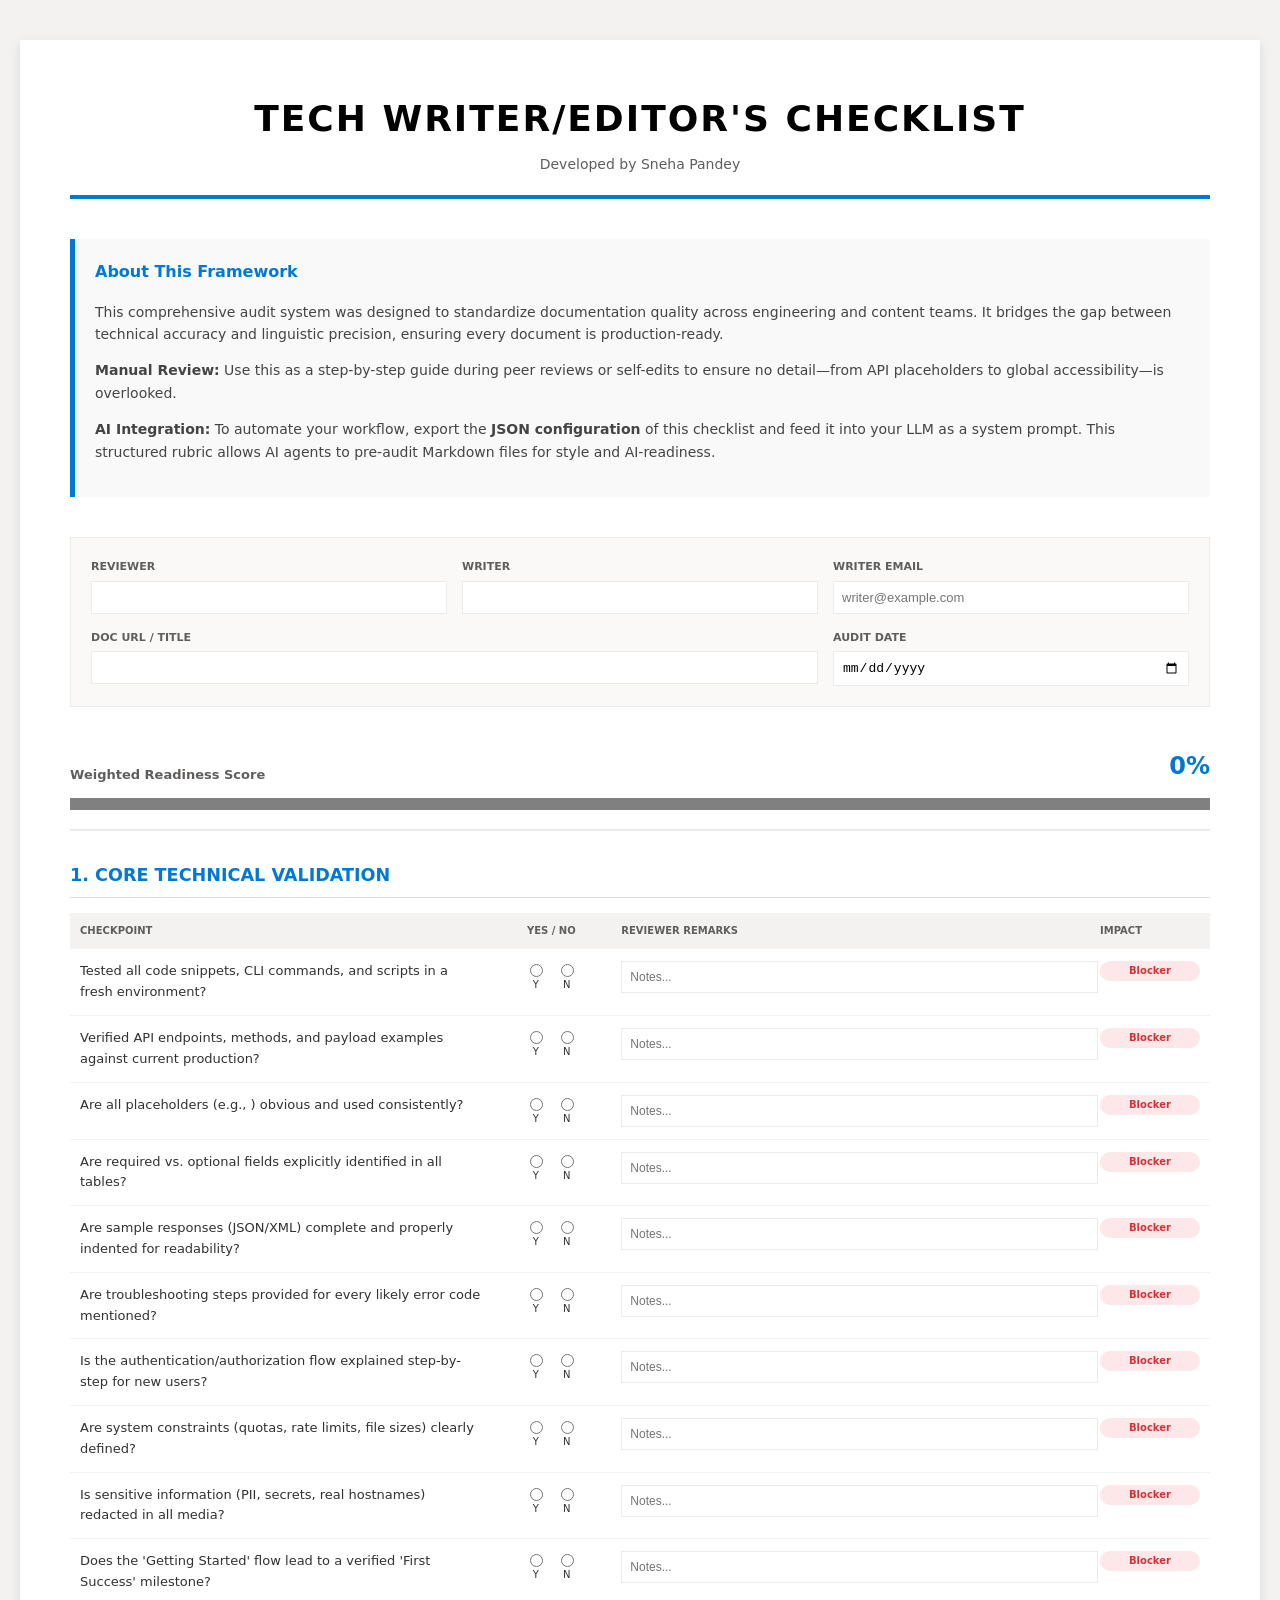
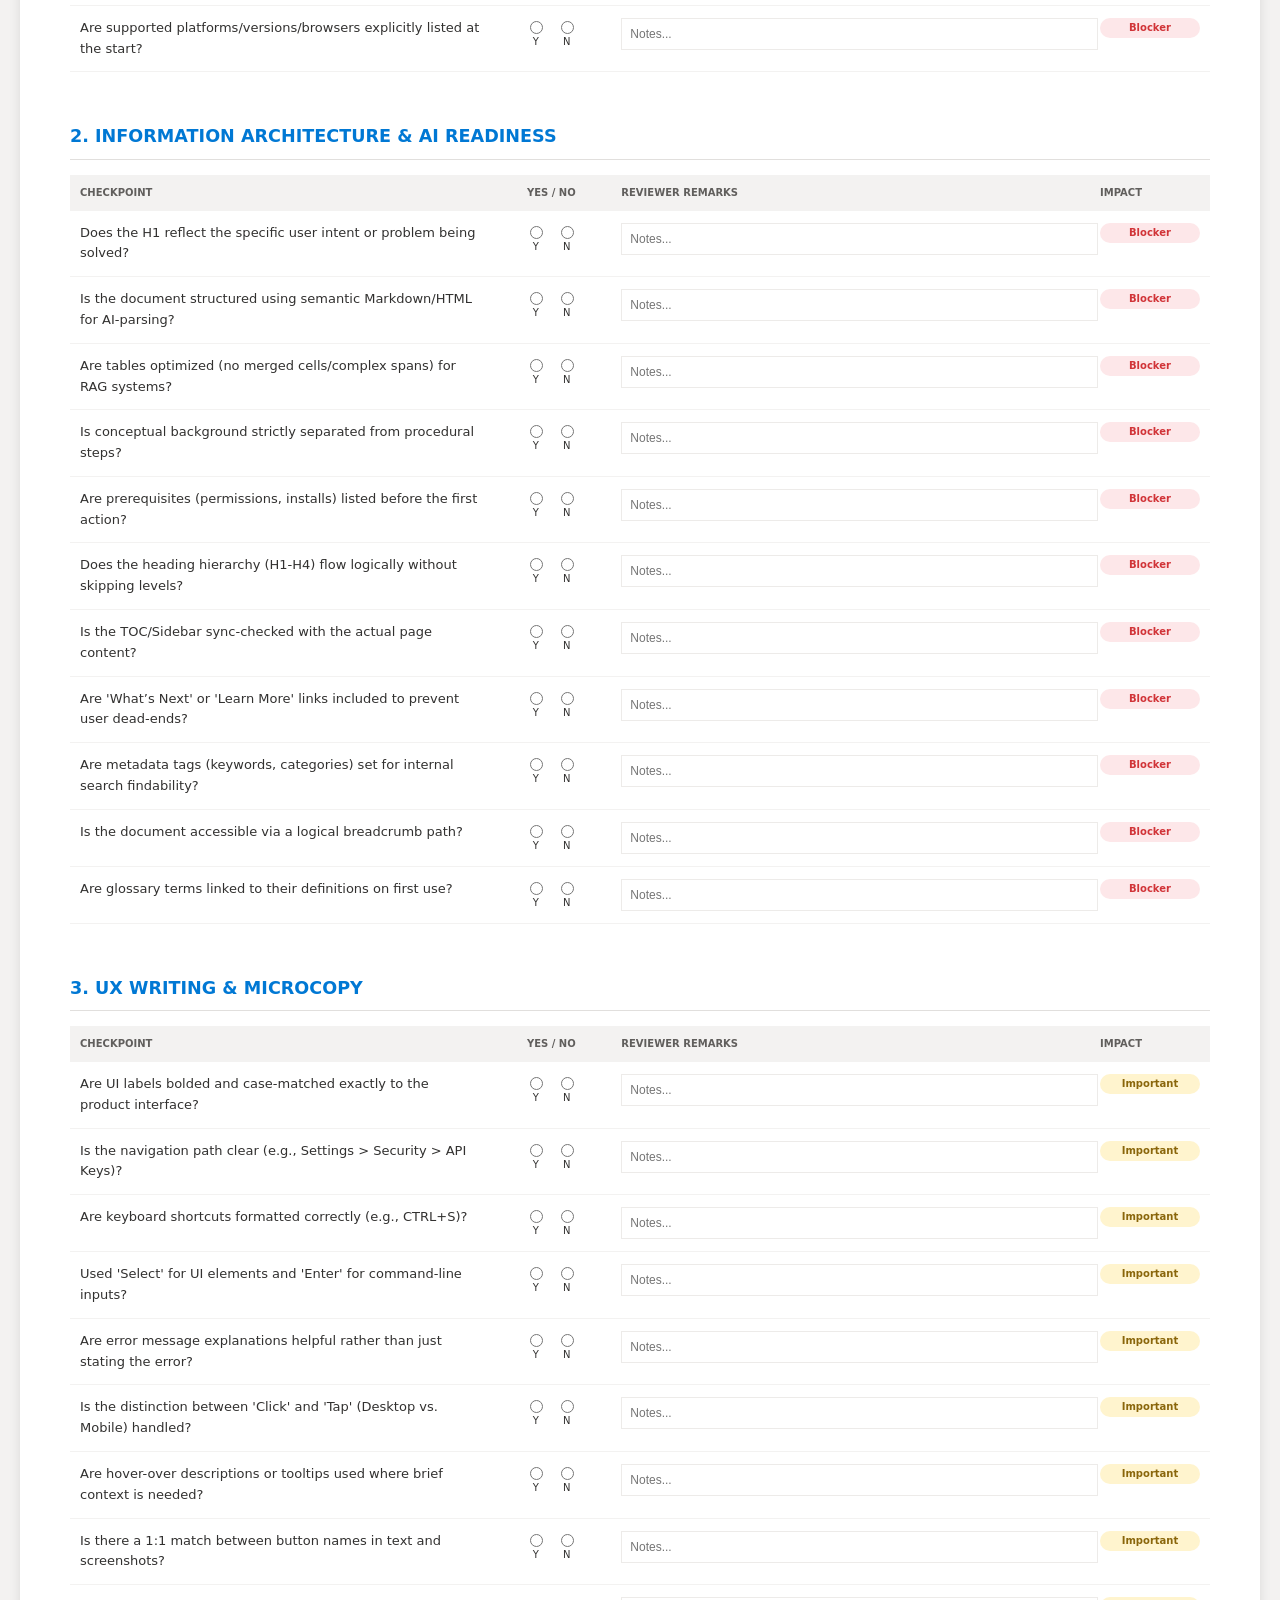
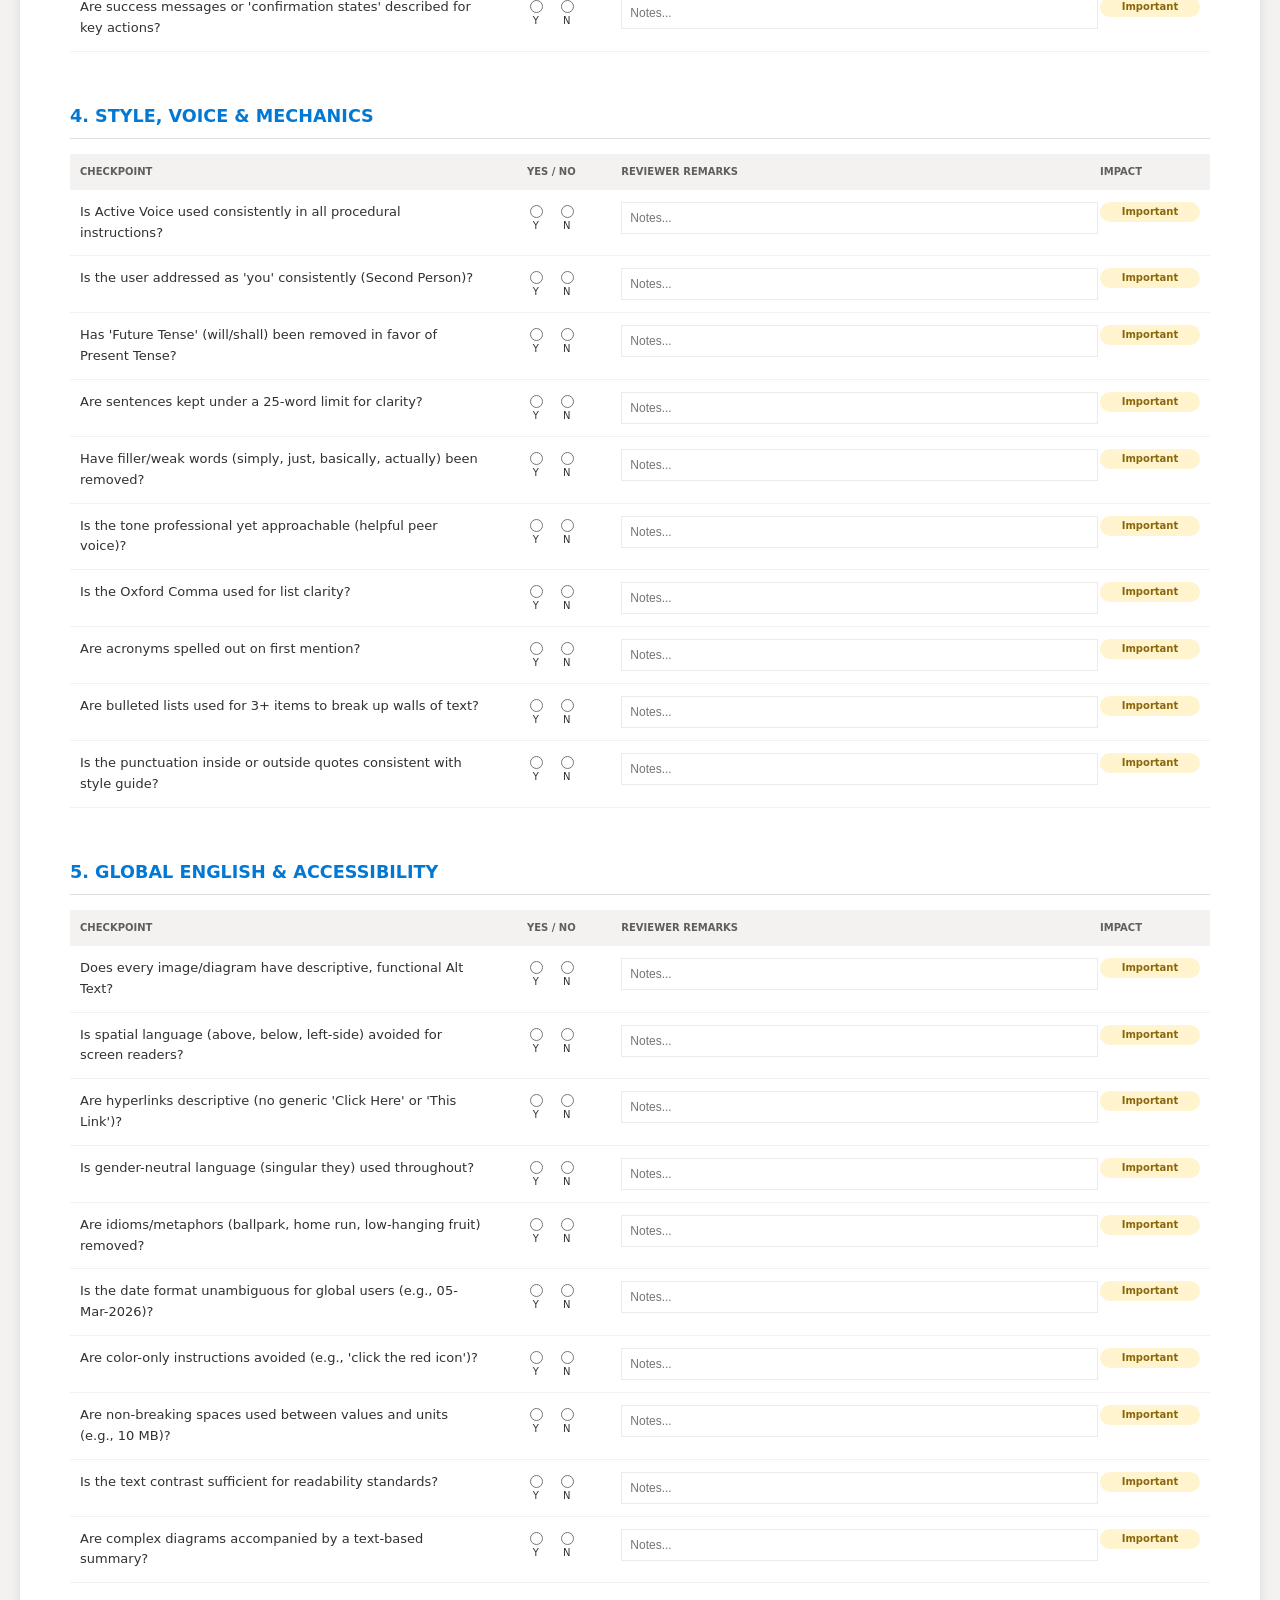
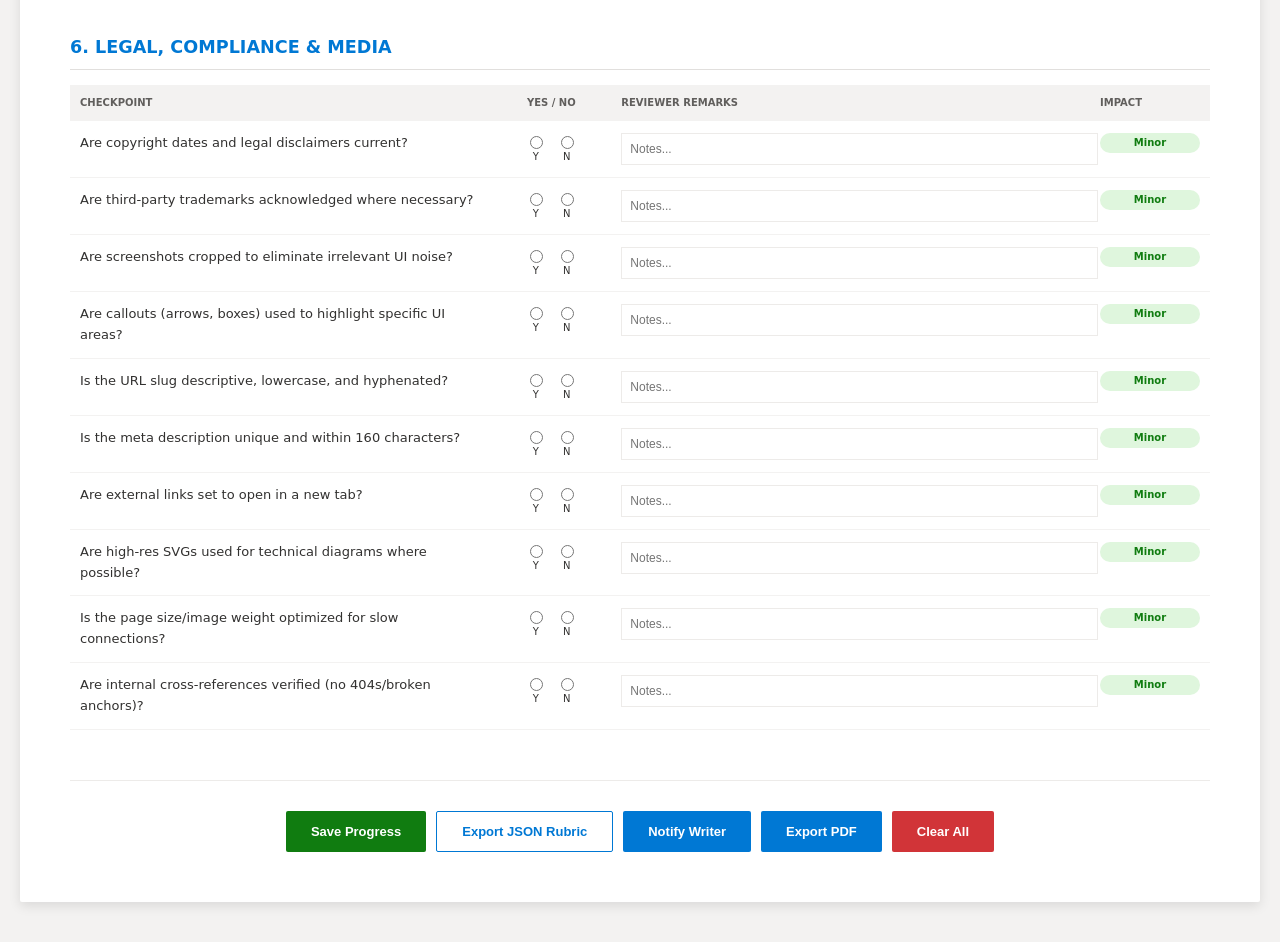
==== writer-checklist/index.html @ b5778509 "name update" ====
<!DOCTYPE html>
<html lang="en">
<head>
    <meta charset="UTF-8">
    <meta name="viewport" content="width=device-width, initial-scale=1.0">
    <title>Tech Writer/Editor's Checklist - Sneha Pandey</title>
    <style>
        :root {
            --primary: #0078d4; --bg: #f3f2f1; --text: #323130;
            --secondary: #605e5c; --white: #ffffff; --border: #edebe9;
            --success: #107c10; --warning: #ffb900; --error: #d13438;
        }
        body { font-family: 'Segoe UI', system-ui, sans-serif; background: var(--bg); color: var(--text); margin: 0; padding: 20px; font-size: 13px; line-height: 1.6; }
        .container { max-width: 1300px; margin: 20px auto; background: var(--white); padding: 50px; border-radius: 2px; box-shadow: 0 4px 12px rgba(0,0,0,0.1); }
        
        /* Branded Header */
        .brand-header { text-align: center; margin-bottom: 40px; border-bottom: 4px solid var(--primary); padding-bottom: 20px; }
        .brand-header h1 { font-size: 36px; margin: 0; color: #000; font-weight: 800; text-transform: uppercase; letter-spacing: 2px; }
        .brand-header .author { font-size: 14px; color: var(--secondary); margin-top: 5px; font-weight: 400; }

        /* Intro Section */
        .intro-box { background: #f9f9f9; border-left: 5px solid var(--primary); padding: 20px; margin-bottom: 40px; font-size: 14px; color: #444; }
        .intro-box h3 { margin-top: 0; color: var(--primary); font-size: 16px; }

        .meta-section { display: grid; grid-template-columns: repeat(3, 1fr); gap: 15px; margin-bottom: 25px; padding: 20px; background: #faf9f8; border: 1px solid var(--border); }
        .field { display: flex; flex-direction: column; }
        .field label { font-weight: 600; font-size: 11px; margin-bottom: 5px; color: var(--secondary); text-transform: uppercase; }
        .field input { padding: 8px; border: 1px solid var(--border); font-size: 13px; }
        
        .sticky-header { position: sticky; top: 0; background: var(--white); padding: 15px 0; border-bottom: 2px solid var(--border); z-index: 1000; margin-bottom: 30px; }
        .score-container { display: flex; justify-content: space-between; align-items: flex-end; margin-bottom: 8px; }
        .score-large { font-size: 24px; font-weight: 800; color: var(--primary); }
        progress { width: 100%; height: 12px; accent-color: var(--primary); border-radius: 10px; }
        
        section { margin-bottom: 50px; }
        h2 { font-size: 1.1rem; color: var(--primary); border-bottom: 1px solid #e1dfdd; padding-bottom: 8px; margin-bottom: 15px; text-transform: uppercase; }
        .row-head { display: grid; grid-template-columns: 3.5fr 100px 4fr 100px; gap: 20px; padding: 10px; background: #f3f2f1; font-weight: 700; color: var(--secondary); font-size: 10px; text-transform: uppercase; }
        .review-row { display: grid; grid-template-columns: 3.5fr 100px 4fr 100px; gap: 20px; padding: 12px 10px; border-bottom: 1px solid #f3f2f1; align-items: start; }
        .weight-tag { font-size: 10px; padding: 2px 6px; border-radius: 10px; text-align: center; font-weight: bold; }
        .w-3 { background: #fde7e9; color: var(--error); }
        .w-2 { background: #fff4ce; color: #8a660b; }
        .w-1 { background: #dff6dd; color: var(--success); }
        .q-remarks input { width: 100%; padding: 8px; border: 1px solid var(--border); font-size: 12px; }
        
        .footer-actions { margin-top: 50px; display: flex; gap: 10px; border-top: 1px solid var(--border); padding-top: 30px; flex-wrap: wrap; justify-content: center; }
        .btn { padding: 12px 25px; border: none; font-weight: 600; cursor: pointer; border-radius: 2px; transition: 0.2s; font-size: 13px; }
        .btn-primary { background: var(--primary); color: white; }
        .btn-success { background: var(--success); color: white; }
        .btn-outline { background: white; border: 1px solid var(--primary); color: var(--primary); }
        .btn-danger { background: #d13438; color: white; }
        #save-status { color: var(--success); opacity:0; transition: 0.3s; margin-right: 15px; font-weight: bold; }
        @media print { .sticky-header, .footer-actions, .btn-danger, .btn-success, .btn-outline, .intro-box { display: none; } .container { box-shadow: none; margin: 0; padding: 0; } }
    </style>
</head>
<body>

<div class="container">
    <div class="brand-header">
        <h1>Tech Writer/Editor's Checklist</h1>
        <div class="author">Developed by Sneha Pandey</div>
    </div>

    <div class="intro-box">
        <h3>About This Framework</h3>
        <p>This comprehensive audit system was designed to standardize documentation quality across engineering and content teams. It bridges the gap between technical accuracy and linguistic precision, ensuring every document is production-ready.</p>
        <p><strong>Manual Review:</strong> Use this as a step-by-step guide during peer reviews or self-edits to ensure no detail—from API placeholders to global accessibility—is overlooked.</p>
        <p><strong>AI Integration:</strong> To automate your workflow, export the <strong>JSON configuration</strong> of this checklist and feed it into your LLM as a system prompt. This structured rubric allows AI agents to pre-audit Markdown files for style and AI-readiness.</p>
    </div>

    <div class="meta-section">
        <div class="field"><label>Reviewer</label><input type="text" class="meta" id="m1"></div>
        <div class="field"><label>Writer</label><input type="text" class="meta" id="m2"></div>
        <div class="field"><label>Writer Email</label><input type="email" class="meta" id="m3" placeholder="writer@example.com"></div>
        <div class="field" style="grid-column: span 2;"><label>Doc URL / Title</label><input type="text" class="meta" id="m4"></div>
        <div class="field"><label>Audit Date</label><input type="date" class="meta" id="m5"></div>
    </div>

    <div class="sticky-header">
        <div class="score-container">
            <span style="font-weight: 700; color: var(--secondary);">Weighted Readiness Score</span>
            <div style="display: flex; align-items: center;">
                <span id="save-status">Saved!</span>
                <span class="score-large" id="p-text">0%</span>
            </div>
        </div>
        <progress id="p-bar" value="0" max="100"></progress>
    </div>

    <div id="audit-content"></div>

    <div class="footer-actions">
        <button class="btn btn-success" onclick="manualSave()">Save Progress</button>
        <button class="btn btn-outline" onclick="exportJSON()">Export JSON Rubric</button>
        <button class="btn btn-primary" onclick="sendEmail()">Notify Writer</button>
        <button class="btn btn-primary" onclick="window.print()">Export PDF</button>
        <button class="btn btn-danger" onclick="resetForm()">Clear All</button>
    </div>
</div>

<script>
    const sections = [
        { 
            title: "1. Core Technical Validation", 
            weight: 3, 
            items: [
                "Tested all code snippets, CLI commands, and scripts in a fresh environment?",
                "Verified API endpoints, methods, and payload examples against current production?",
                "Are all placeholders (e.g., <YOUR_API_KEY>) obvious and used consistently?",
                "Are required vs. optional fields explicitly identified in all tables?",
                "Are sample responses (JSON/XML) complete and properly indented for readability?",
                "Are troubleshooting steps provided for every likely error code mentioned?",
                "Is the authentication/authorization flow explained step-by-step for new users?",
                "Are system constraints (quotas, rate limits, file sizes) clearly defined?",
                "Is sensitive information (PII, secrets, real hostnames) redacted in all media?",
                "Does the 'Getting Started' flow lead to a verified 'First Success' milestone?",
                "Are supported platforms/versions/browsers explicitly listed at the start?"
            ]
        },
        { 
            title: "2. Information Architecture & AI Readiness", 
            weight: 3, 
            items: [
                "Does the H1 reflect the specific user intent or problem being solved?",
                "Is the document structured using semantic Markdown/HTML for AI-parsing?",
                "Are tables optimized (no merged cells/complex spans) for RAG systems?",
                "Is conceptual background strictly separated from procedural steps?",
                "Are prerequisites (permissions, installs) listed before the first action?",
                "Does the heading hierarchy (H1-H4) flow logically without skipping levels?",
                "Is the TOC/Sidebar sync-checked with the actual page content?",
                "Are 'What’s Next' or 'Learn More' links included to prevent user dead-ends?",
                "Are metadata tags (keywords, categories) set for internal search findability?",
                "Is the document accessible via a logical breadcrumb path?",
                "Are glossary terms linked to their definitions on first use?"
            ]
        },
        {
            title: "3. UX Writing & Microcopy",
            weight: 2,
            items: [
                "Are UI labels bolded and case-matched exactly to the product interface?",
                "Is the navigation path clear (e.g., Settings > Security > API Keys)?",
                "Are keyboard shortcuts formatted correctly (e.g., CTRL+S)?",
                "Used 'Select' for UI elements and 'Enter' for command-line inputs?",
                "Are error message explanations helpful rather than just stating the error?",
                "Is the distinction between 'Click' and 'Tap' (Desktop vs. Mobile) handled?",
                "Are hover-over descriptions or tooltips used where brief context is needed?",
                "Is there a 1:1 match between button names in text and screenshots?",
                "Are success messages or 'confirmation states' described for key actions?"
            ]
        },
        {
            title: "4. Style, Voice & Mechanics",
            weight: 2,
            items: [
                "Is Active Voice used consistently in all procedural instructions?",
                "Is the user addressed as 'you' consistently (Second Person)?",
                "Has 'Future Tense' (will/shall) been removed in favor of Present Tense?",
                "Are sentences kept under a 25-word limit for clarity?",
                "Have filler/weak words (simply, just, basically, actually) been removed?",
                "Is the tone professional yet approachable (helpful peer voice)?",
                "Is the Oxford Comma used for list clarity?",
                "Are acronyms spelled out on first mention?",
                "Are bulleted lists used for 3+ items to break up walls of text?",
                "Is the punctuation inside or outside quotes consistent with style guide?"
            ]
        },
        {
            title: "5. Global English & Accessibility",
            weight: 2,
            items: [
                "Does every image/diagram have descriptive, functional Alt Text?",
                "Is spatial language (above, below, left-side) avoided for screen readers?",
                "Are hyperlinks descriptive (no generic 'Click Here' or 'This Link')?",
                "Is gender-neutral language (singular they) used throughout?",
                "Are idioms/metaphors (ballpark, home run, low-hanging fruit) removed?",
                "Is the date format unambiguous for global users (e.g., 05-Mar-2026)?",
                "Are color-only instructions avoided (e.g., 'click the red icon')?",
                "Are non-breaking spaces used between values and units (e.g., 10 MB)?",
                "Is the text contrast sufficient for readability standards?",
                "Are complex diagrams accompanied by a text-based summary?"
            ]
        },
        {
            title: "6. Legal, Compliance & Media",
            weight: 1,
            items: [
                "Are copyright dates and legal disclaimers current?",
                "Are third-party trademarks acknowledged where necessary?",
                "Are screenshots cropped to eliminate irrelevant UI noise?",
                "Are callouts (arrows, boxes) used to highlight specific UI areas?",
                "Is the URL slug descriptive, lowercase, and hyphenated?",
                "Is the meta description unique and within 160 characters?",
                "Are external links set to open in a new tab?",
                "Are high-res SVGs used for technical diagrams where possible?",
                "Is the page size/image weight optimized for slow connections?",
                "Are internal cross-references verified (no 404s/broken anchors)?"
            ]
        }
    ];

    const auditContent = document.getElementById('audit-content');
    let rowCounter = 0;

    sections.forEach(sec => {
        let sectionHtml = `<section><h2>${sec.title}</h2>`;
        sectionHtml += `<div class="row-head"><div>Checkpoint</div><div style="text-align:center">Yes / No</div><div>Reviewer Remarks</div><div>Impact</div></div>`;
        sec.items.forEach(item => {
            const impact = sec.weight === 3 ? 'Blocker' : sec.weight === 2 ? 'Important' : 'Minor';
            sectionHtml += `
                <div class="review-row">
                    <div class="q-text">${item}</div>
                    <div class="q-actions" style="display:flex; gap:10px; justify-content:center;">
                        <label style="font-size:10px; display:flex; flex-direction:column; align-items:center;">
                            <input type="radio" name="rad-${rowCounter}" class="rb-yes" data-weight="${sec.weight}" id="yes-${rowCounter}"> Y
                        </label>
                        <label style="font-size:10px; display:flex; flex-direction:column; align-items:center;">
                            <input type="radio" name="rad-${rowCounter}" class="rb-no" id="no-${rowCounter}"> N
                        </label>
                    </div>
                    <div class="q-remarks"><input type="text" class="rem" id="rem-${rowCounter}" placeholder="Notes..."></div>
                    <div class="weight-tag w-${sec.weight}">${impact}</div>
                </div>
            `;
            rowCounter++;
        });
        sectionHtml += `</section>`;
        auditContent.innerHTML += sectionHtml;
    });

    function calculateScore() {
        const yesRadios = document.querySelectorAll('.rb-yes');
        const noRadios = document.querySelectorAll('.rb-no');
        let totalWeight = 0, earnedWeight = 0;
        
        yesRadios.forEach((rb, index) => {
            const w = parseInt(rb.getAttribute('data-weight'));
            totalWeight += w;
            if(rb.checked) {
                earnedWeight += w;
                localStorage.setItem(rb.id, "true");
                localStorage.setItem(noRadios[index].id, "false");
            } else if (noRadios[index].checked) {
                localStorage.setItem(rb.id, "false");
                localStorage.setItem(noRadios[index].id, "true");
            }
        });
        
        const score = totalWeight > 0 ? Math.round((earnedWeight / totalWeight) * 100) : 0;
        document.getElementById('p-bar').value = score;
        document.getElementById('p-text').innerText = score + '%';
        document.querySelectorAll('.rem, .meta').forEach(el => localStorage.setItem(el.id, el.value));
    }

    window.onload = () => {
        document.querySelectorAll('.rb-yes, .rb-no').forEach(r => {
            if(localStorage.getItem(r.id) === "true") r.checked = true;
        });
        document.querySelectorAll('.rem, .meta').forEach(r => { r.value = localStorage.getItem(r.id) || ""; });
        calculateScore();
        document.querySelectorAll('input').forEach(el => {
            el.addEventListener('input', calculateScore);
            el.addEventListener('change', calculateScore);
        });
    };

    function manualSave() {
        calculateScore();
        const ss = document.getElementById('save-status');
        ss.style.opacity = "1";
        setTimeout(() => ss.style.opacity = "0", 2000);
    }

    function exportJSON() {
        const data = { author: "Sneha Pandey", rubric: "Tech Writer/Editor's Checklist", results: [] };
        document.querySelectorAll('.review-row').forEach((row, index) => {
            const isYes = row.querySelector('.rb-yes').checked;
            const isNo = row.querySelector('.rb-no').checked;
            let status = "Unmarked";
            if(isYes) status = "Pass";
            if(isNo) status = "Fail";
            
            data.results.push({ 
                q: row.querySelector('.q-text').innerText, 
                status: status,
                remarks: row.querySelector('.rem').value
            });
        });
        const blob = new Blob([JSON.stringify(data, null, 2)], {type: 'application/json'});
        const a = document.createElement('a');
        a.href = URL.createObjectURL(blob); a.download = `Sneha_Pandey_Rubric.json`;
        a.click();
    }

    function sendEmail() {
        const email = document.getElementById('m3').value;
        const score = document.getElementById('p-text').innerText;
        if (!email) { alert("Please enter the Writer Email."); return; }
        const body = encodeURIComponent(`Audit complete via Sneha Pandey's Checklist.\nReadiness Score: ${score}`);
        window.location.href = `mailto:${email}?subject=Review Ready&body=${body}`;
    }

    function resetForm() { if(confirm("Clear audit data?")) { localStorage.clear(); location.reload(); } }
</script>
</body>
</html>
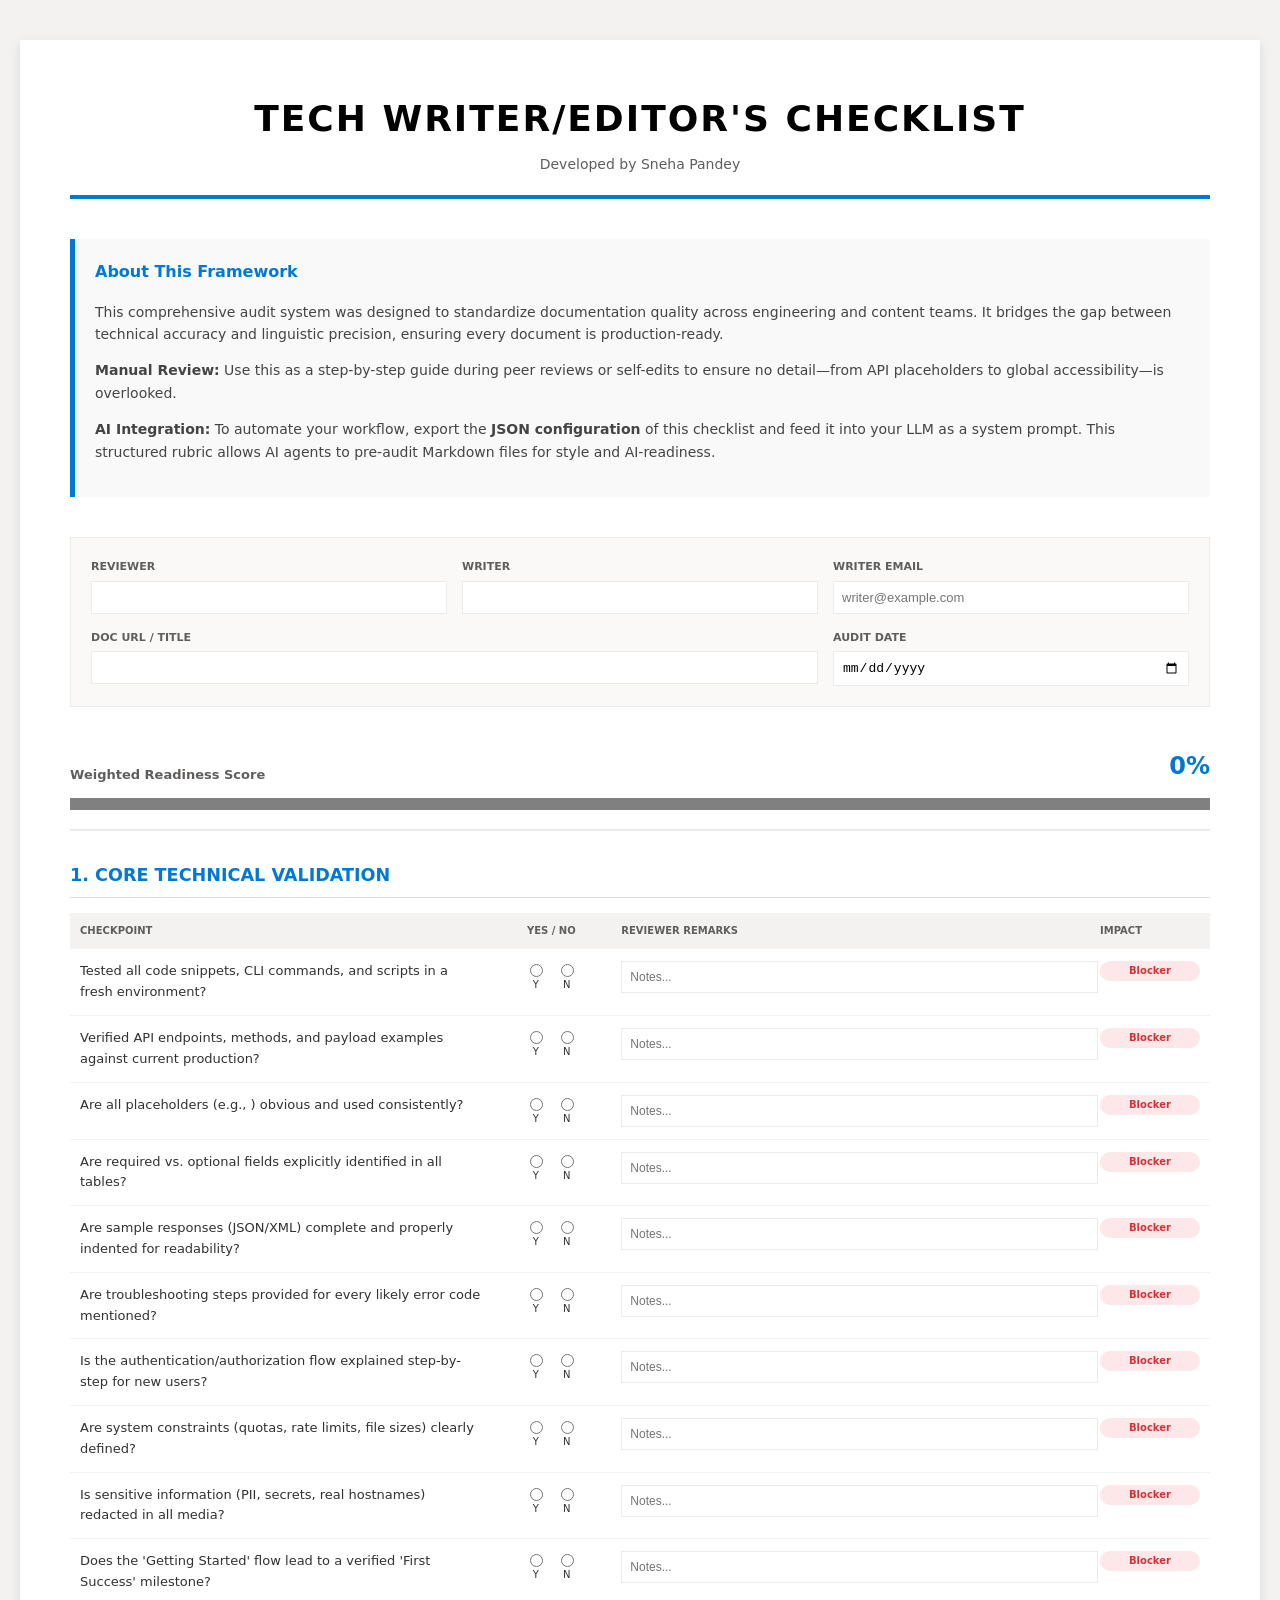
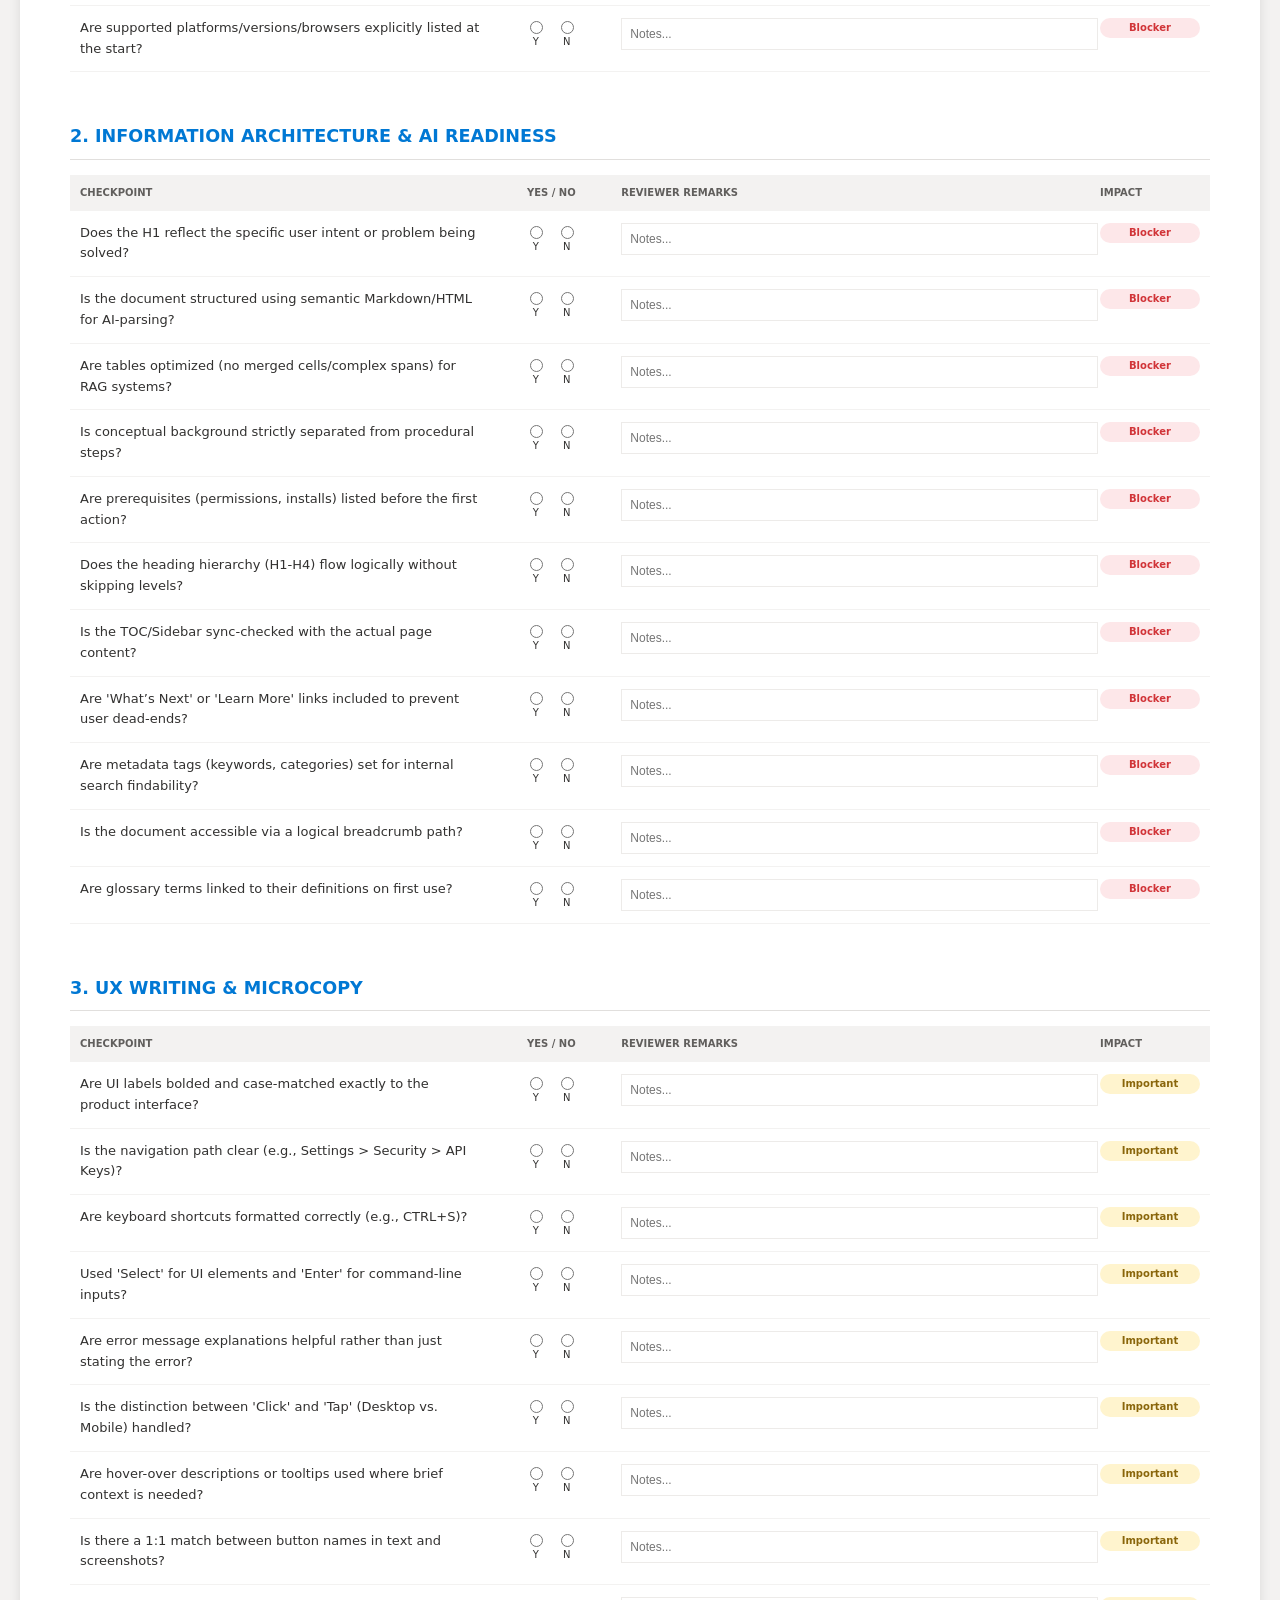
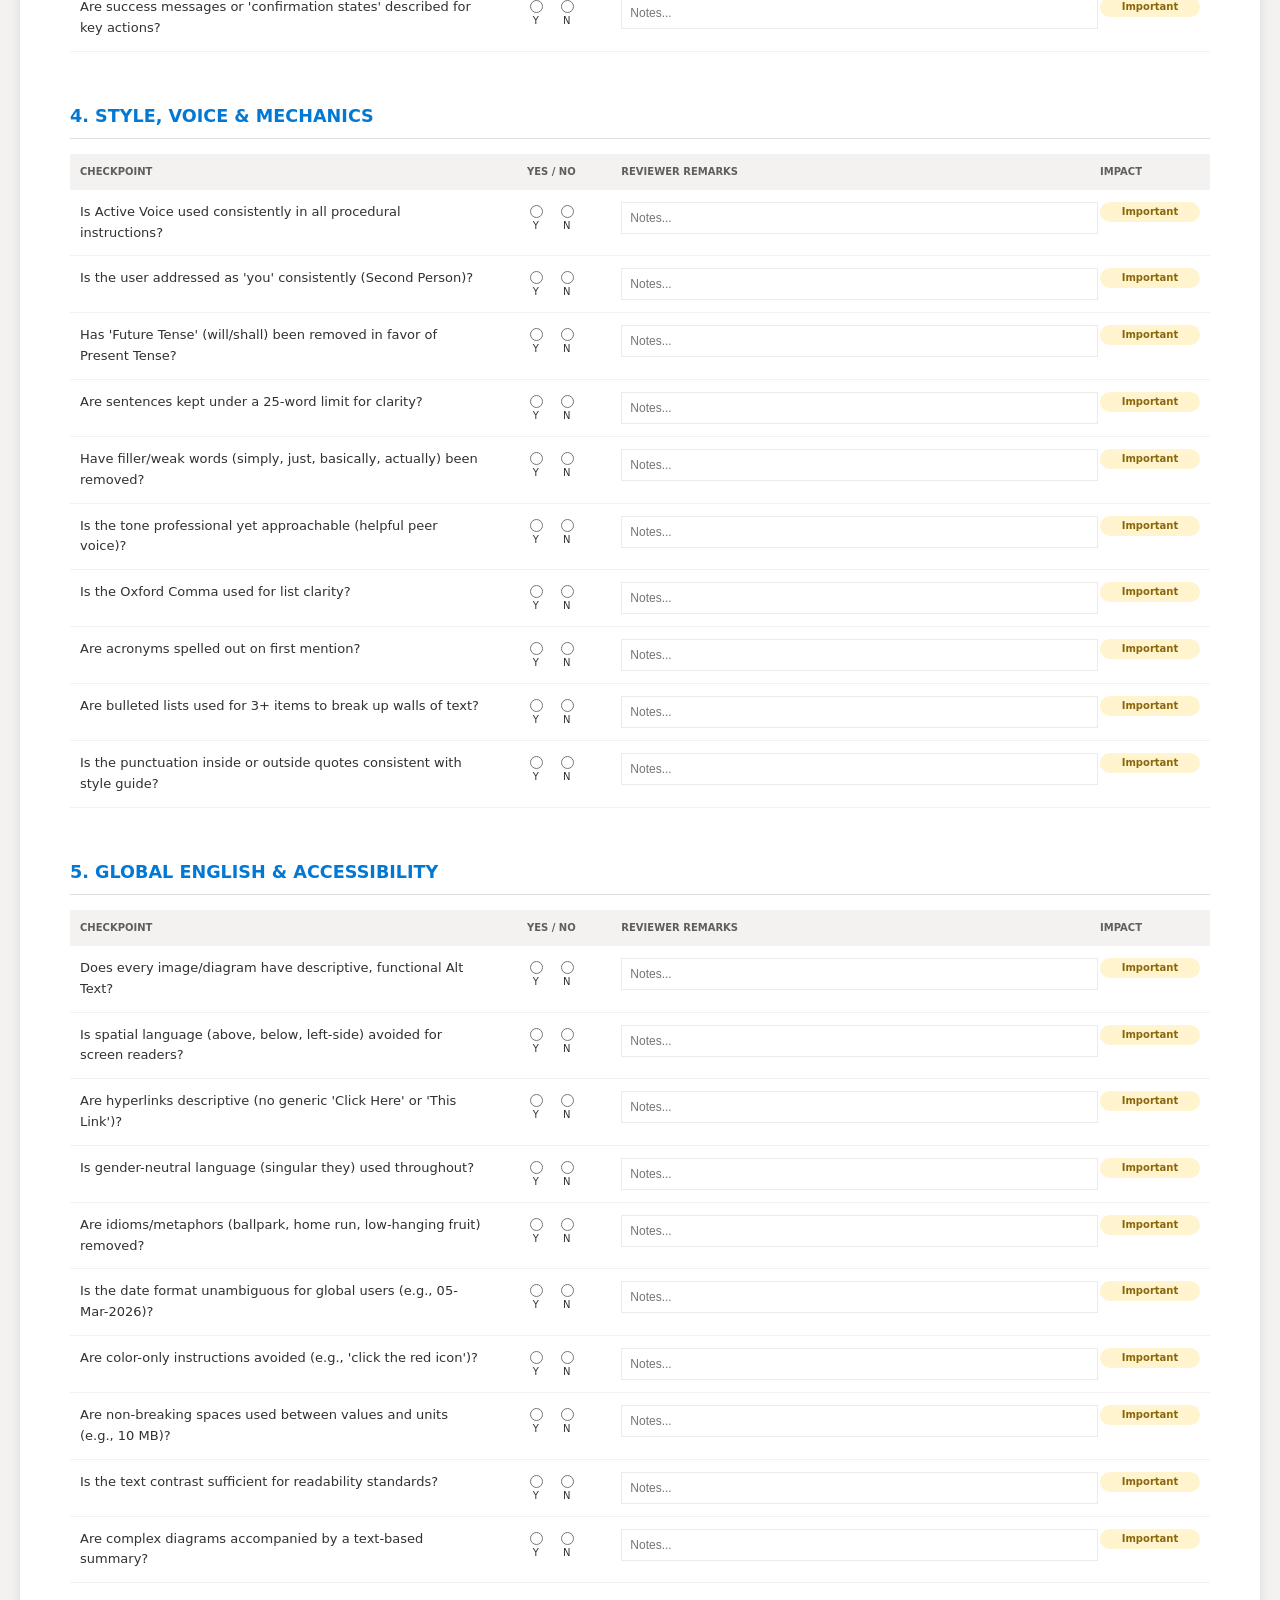
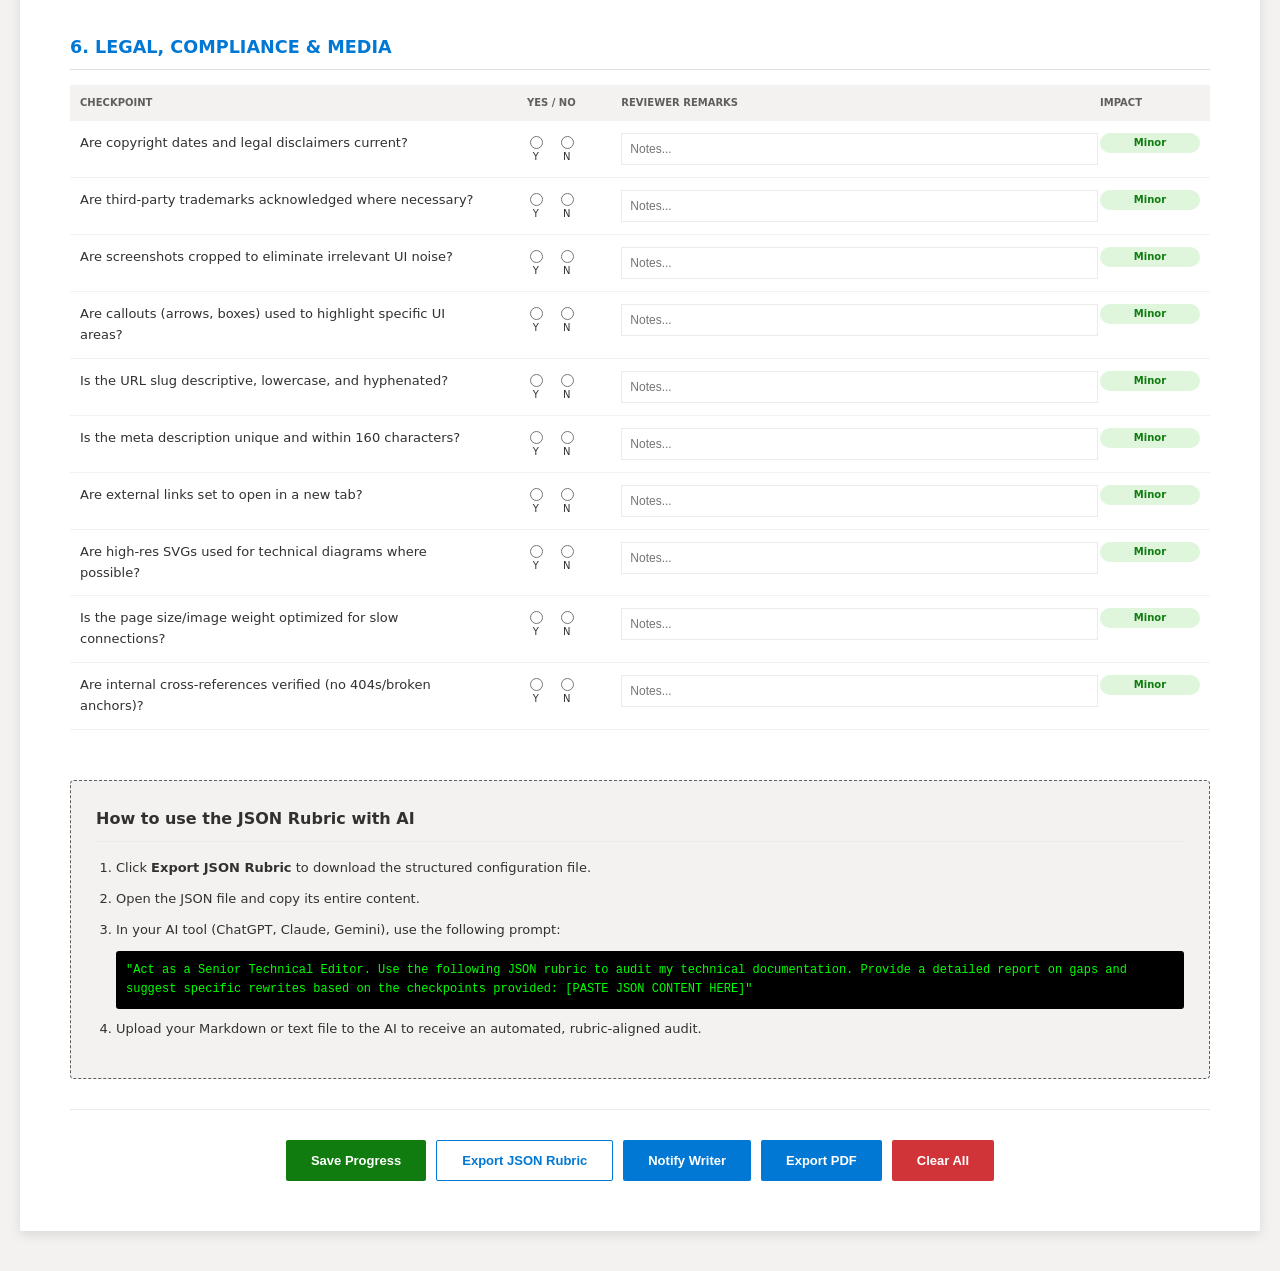
==== commit 58be5dcc: "updated checklist doc" ====
--- a/writer-checklist/index.html
+++ b/writer-checklist/index.html
@@ -42,14 +42,21 @@
         .w-1 { background: #dff6dd; color: var(--success); }
         .q-remarks input { width: 100%; padding: 8px; border: 1px solid var(--border); font-size: 12px; }
         
-        .footer-actions { margin-top: 50px; display: flex; gap: 10px; border-top: 1px solid var(--border); padding-top: 30px; flex-wrap: wrap; justify-content: center; }
+        /* How-To Guide Styles */
+        .how-to-guide { background: #f3f2f1; padding: 25px; border-radius: 4px; margin-top: 40px; border: 1px dashed var(--secondary); }
+        .how-to-guide h3 { margin-top: 0; color: var(--text); font-size: 16px; border-bottom: 1px solid var(--border); padding-bottom: 10px; }
+        .how-to-guide ol { padding-left: 20px; }
+        .how-to-guide li { margin-bottom: 10px; }
+        .code-snippet { background: #000; color: #0f0; padding: 10px; border-radius: 3px; font-family: monospace; font-size: 12px; margin-top: 10px; display: block; }
+
+        .footer-actions { margin-top: 30px; display: flex; gap: 10px; border-top: 1px solid var(--border); padding-top: 30px; flex-wrap: wrap; justify-content: center; }
         .btn { padding: 12px 25px; border: none; font-weight: 600; cursor: pointer; border-radius: 2px; transition: 0.2s; font-size: 13px; }
         .btn-primary { background: var(--primary); color: white; }
         .btn-success { background: var(--success); color: white; }
         .btn-outline { background: white; border: 1px solid var(--primary); color: var(--primary); }
         .btn-danger { background: #d13438; color: white; }
         #save-status { color: var(--success); opacity:0; transition: 0.3s; margin-right: 15px; font-weight: bold; }
-        @media print { .sticky-header, .footer-actions, .btn-danger, .btn-success, .btn-outline, .intro-box { display: none; } .container { box-shadow: none; margin: 0; padding: 0; } }
+        @media print { .sticky-header, .footer-actions, .btn-danger, .btn-success, .btn-outline, .intro-box, .how-to-guide { display: none; } .container { box-shadow: none; margin: 0; padding: 0; } }
     </style>
 </head>
 <body>
@@ -87,6 +94,20 @@
     </div>
 
     <div id="audit-content"></div>
+
+    <div class="how-to-guide">
+        <h3>How to use the JSON Rubric with AI</h3>
+        <ol>
+            <li>Click <strong>Export JSON Rubric</strong> to download the structured configuration file.</li>
+            <li>Open the JSON file and copy its entire content.</li>
+            <li>In your AI tool (ChatGPT, Claude, Gemini), use the following prompt:
+                <span class="code-snippet">
+                    "Act as a Senior Technical Editor. Use the following JSON rubric to audit my technical documentation. Provide a detailed report on gaps and suggest specific rewrites based on the checkpoints provided: [PASTE JSON CONTENT HERE]"
+                </span>
+            </li>
+            <li>Upload your Markdown or text file to the AI to receive an automated, rubric-aligned audit.</li>
+        </ol>
+    </div>
 
     <div class="footer-actions">
         <button class="btn btn-success" onclick="manualSave()">Save Progress</button>
@@ -200,6 +221,7 @@
 
     const auditContent = document.getElementById('audit-content');
     let rowCounter = 0;
+    let hasUnsavedChanges = false;
 
     sections.forEach(sec => {
         let sectionHtml = `<section><h2>${sec.title}</h2>`;
@@ -228,6 +250,7 @@
     });
 
     function calculateScore() {
+        hasUnsavedChanges = true;
         const yesRadios = document.querySelectorAll('.rb-yes');
         const noRadios = document.querySelectorAll('.rb-no');
         let totalWeight = 0, earnedWeight = 0;
@@ -252,19 +275,29 @@
     }
 
     window.onload = () => {
-        document.querySelectorAll('.rb-yes, .rb-no').forEach(r => {
-            if(localStorage.getItem(r.id) === "true") r.checked = true;
-        });
-        document.querySelectorAll('.rem, .meta').forEach(r => { r.value = localStorage.getItem(r.id) || ""; });
+        localStorage.clear();
+        document.querySelectorAll('input').forEach(input => {
+            if (input.type === 'radio') input.checked = false;
+            else input.value = '';
+        });
         calculateScore();
+        hasUnsavedChanges = false;
         document.querySelectorAll('input').forEach(el => {
             el.addEventListener('input', calculateScore);
             el.addEventListener('change', calculateScore);
         });
     };
 
+    window.addEventListener('beforeunload', (event) => {
+        if (hasUnsavedChanges) {
+            event.preventDefault();
+            event.returnValue = '';
+        }
+    });
+
     function manualSave() {
         calculateScore();
+        hasUnsavedChanges = false;
         const ss = document.getElementById('save-status');
         ss.style.opacity = "1";
         setTimeout(() => ss.style.opacity = "0", 2000);
@@ -299,7 +332,7 @@
         window.location.href = `mailto:${email}?subject=Review Ready&body=${body}`;
     }
 
-    function resetForm() { if(confirm("Clear audit data?")) { localStorage.clear(); location.reload(); } }
+    function resetForm() { if(confirm("Clear audit data?")) { hasUnsavedChanges = false; localStorage.clear(); location.reload(); } }
 </script>
 </body>
 </html>
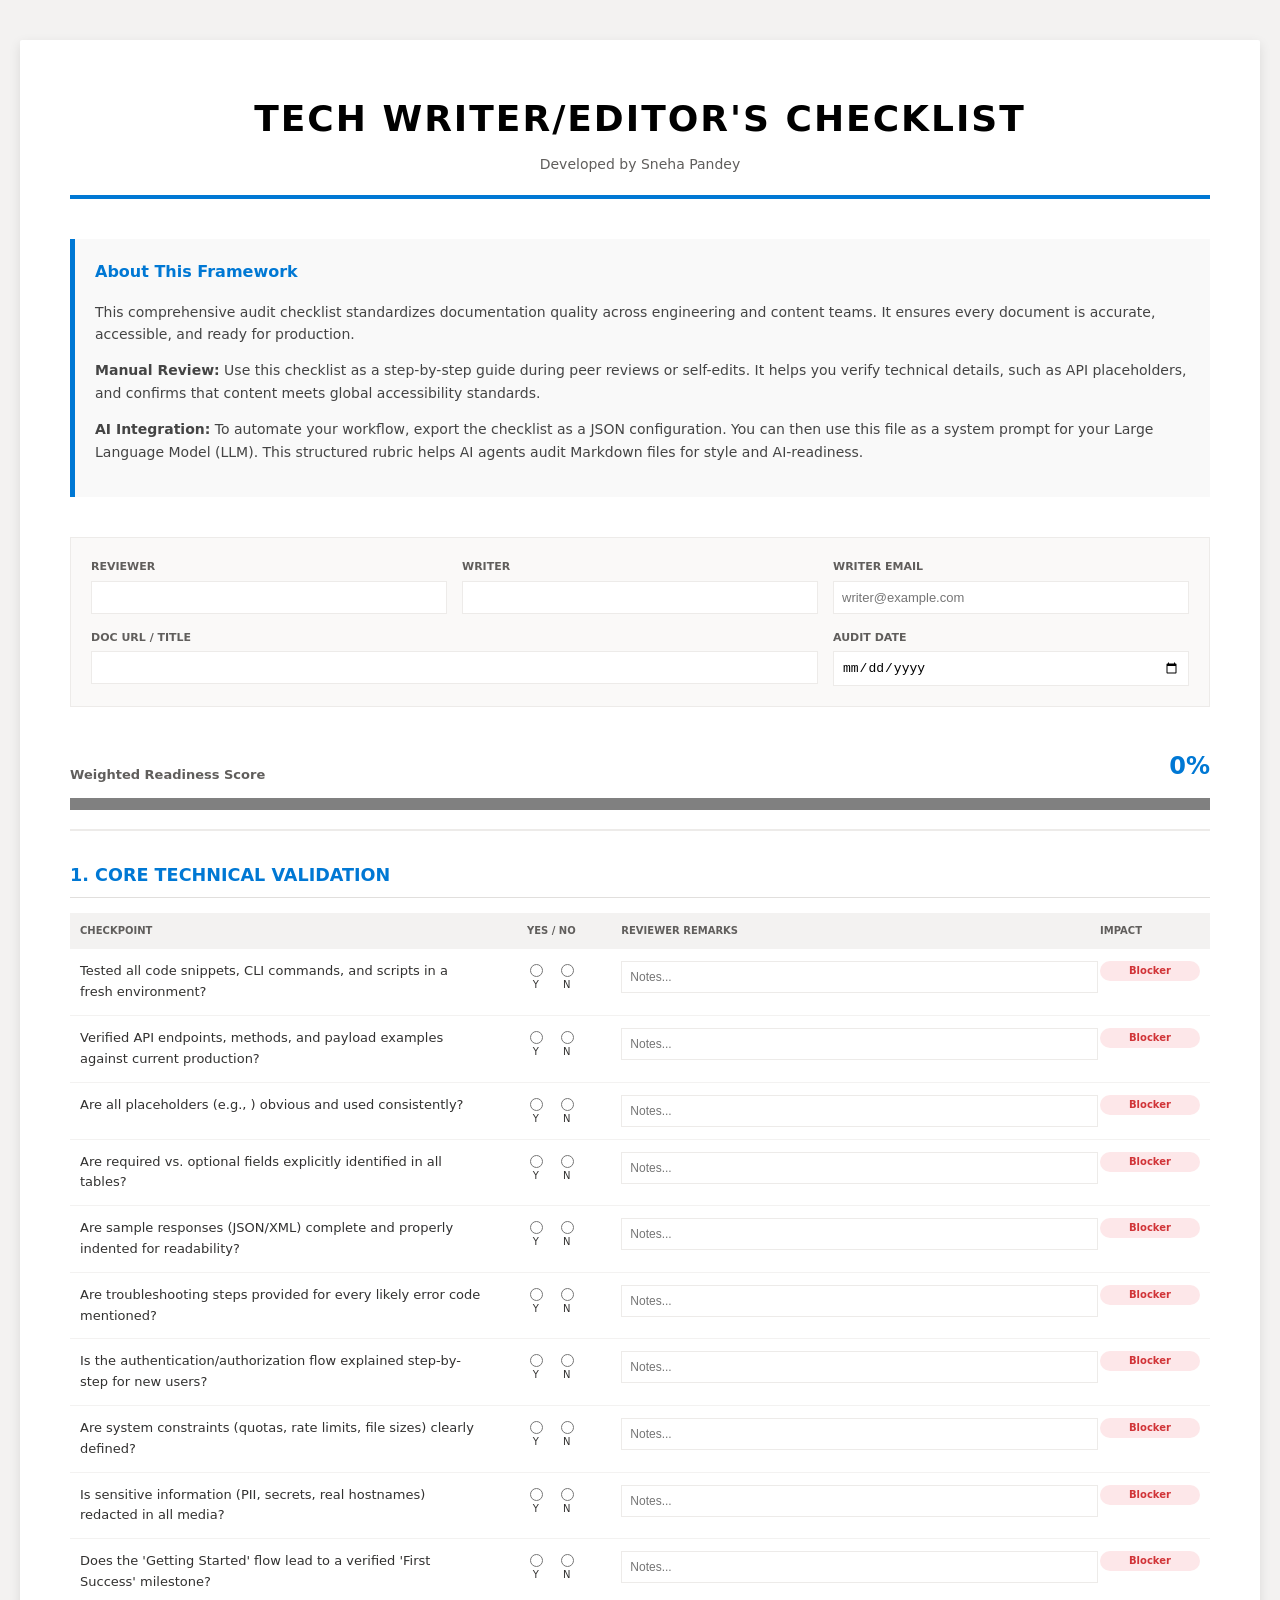
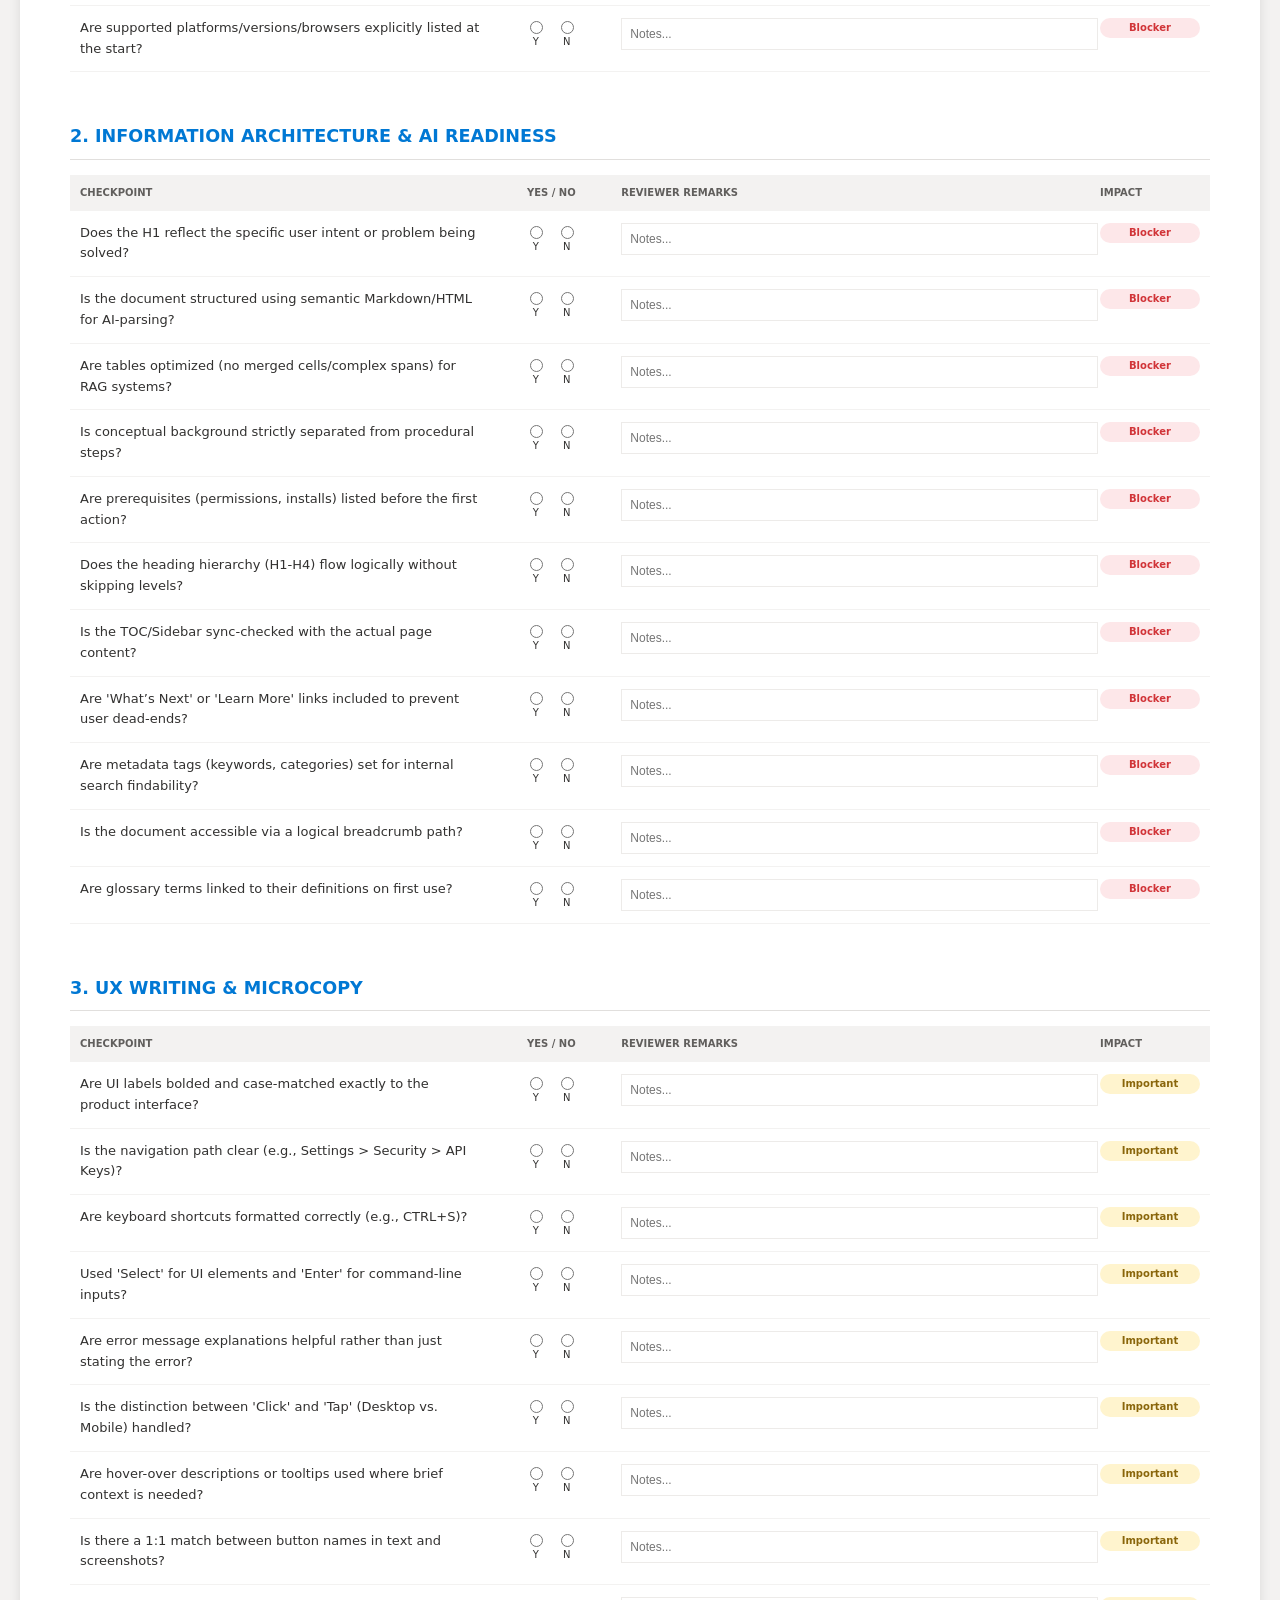
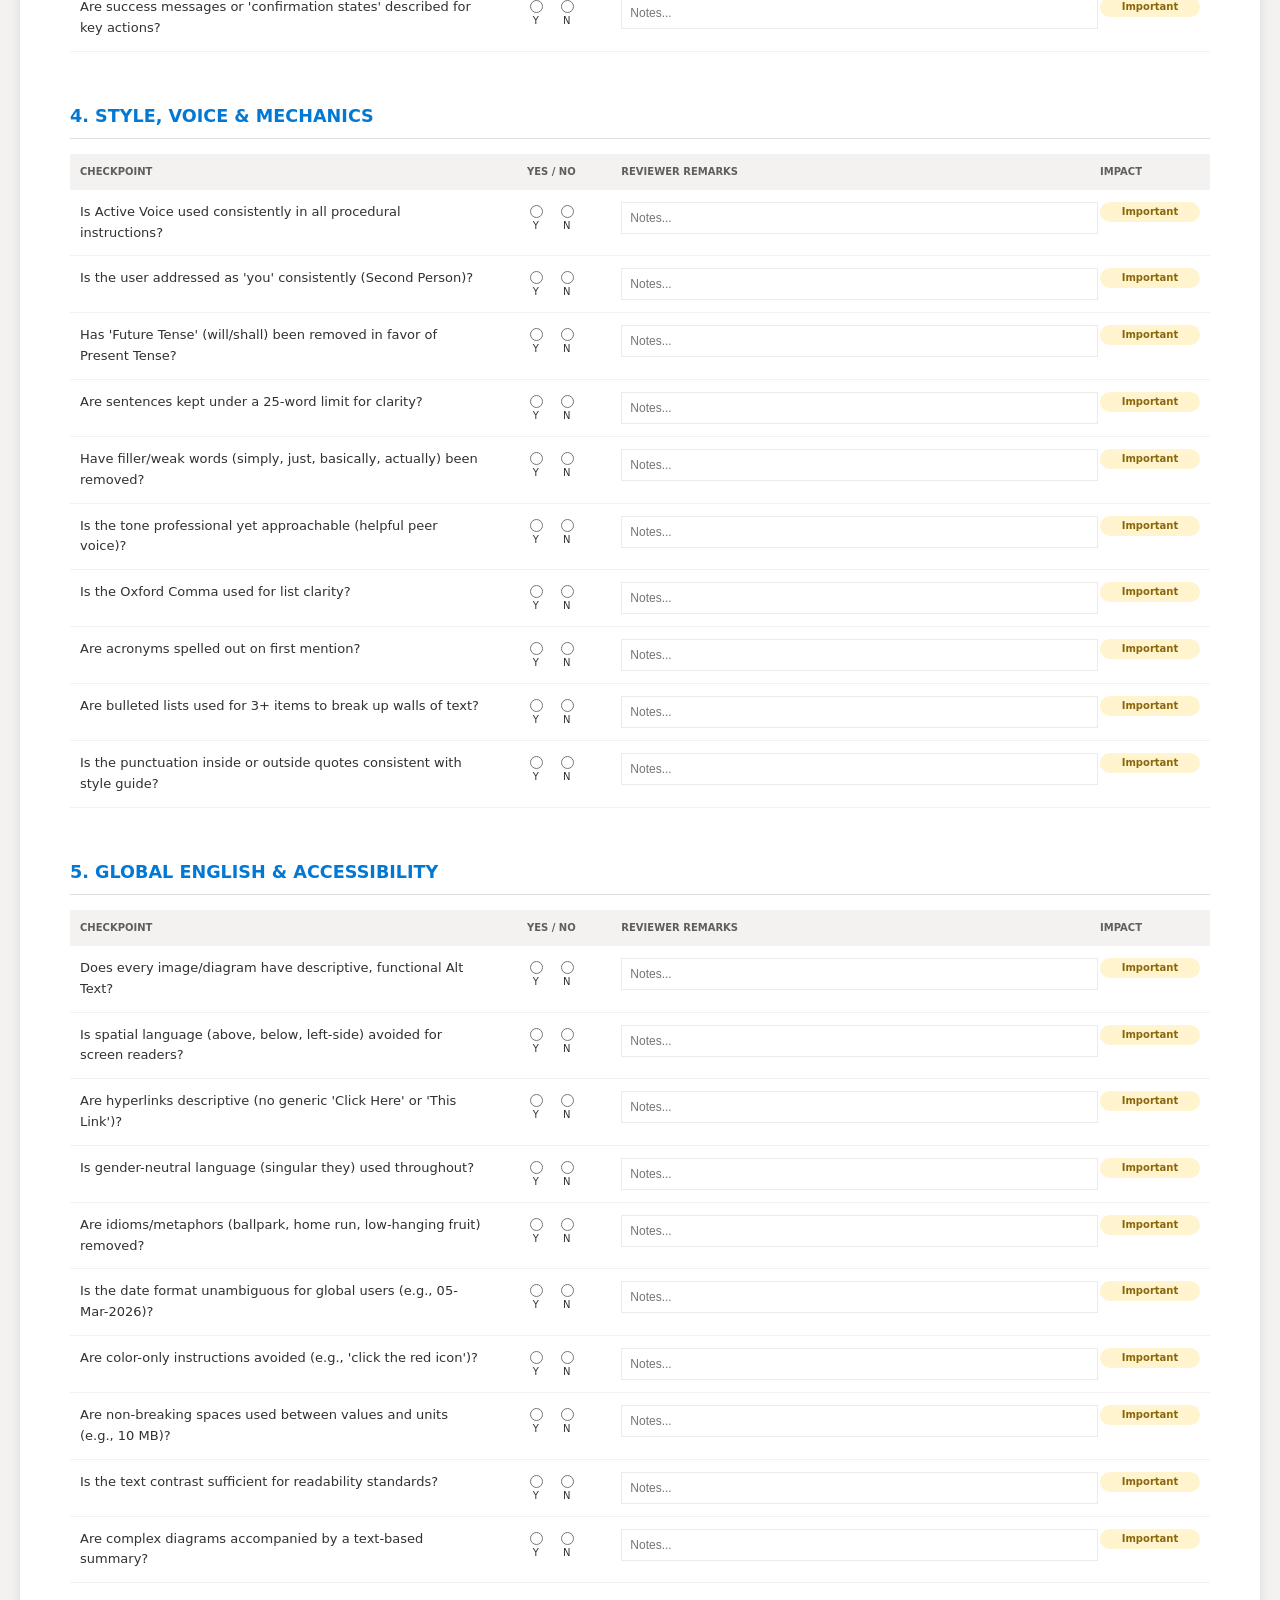
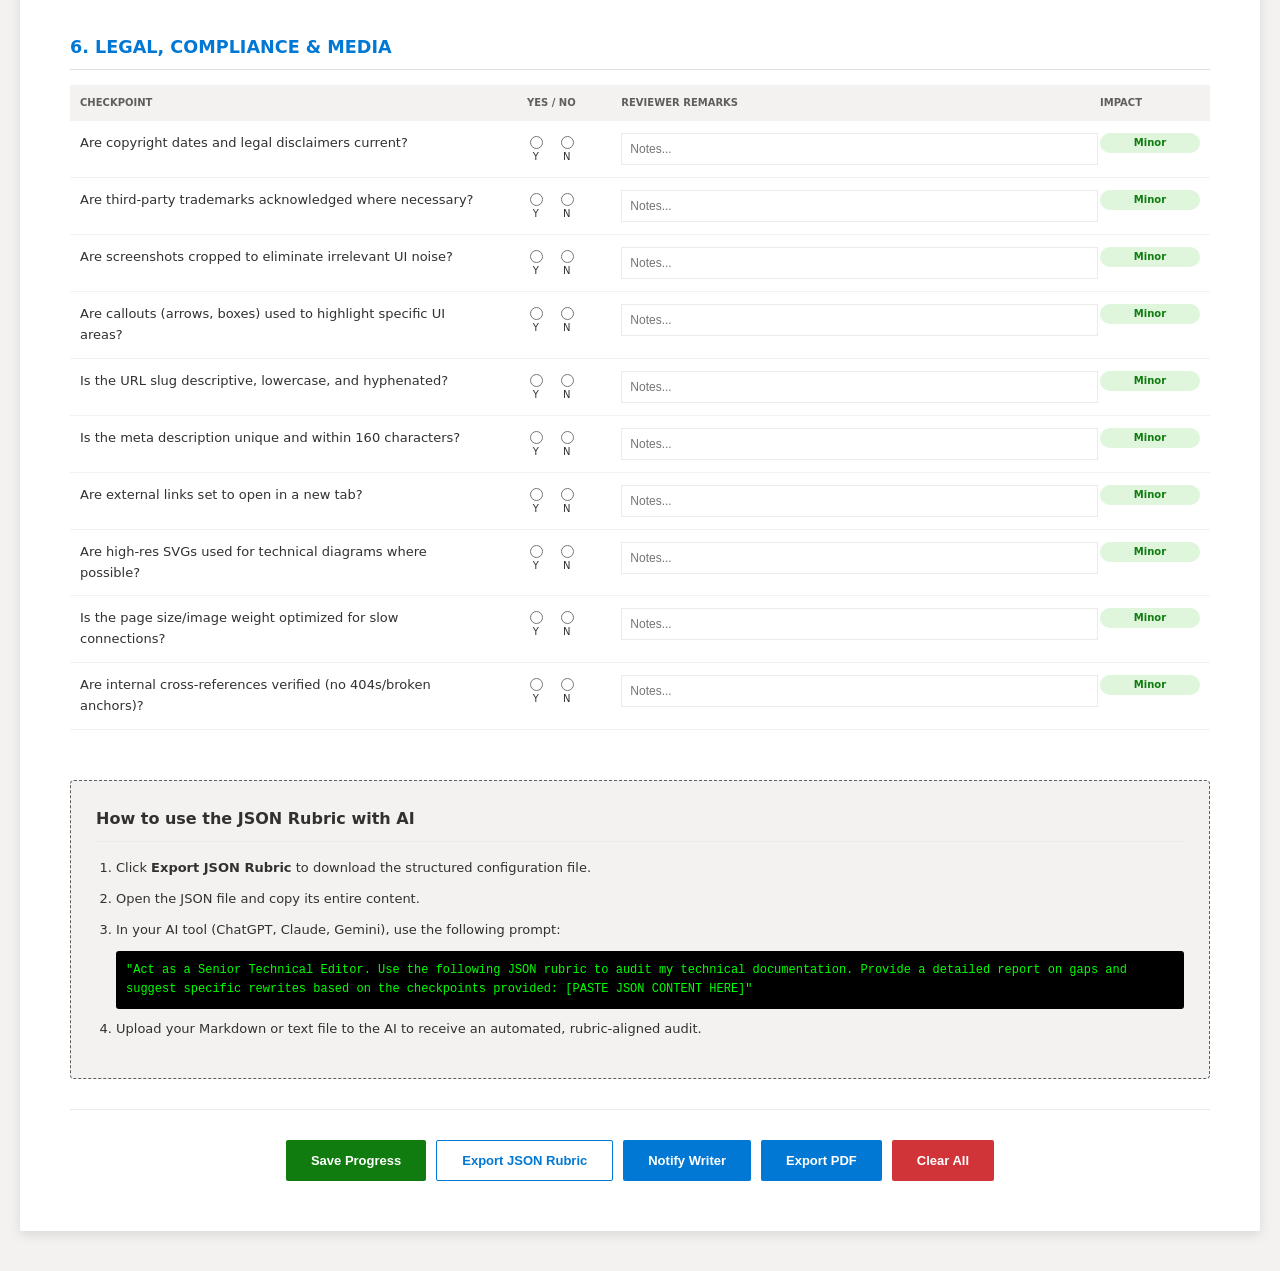
==== commit 912e1b49: "updated teh intro" ====
--- a/writer-checklist/index.html
+++ b/writer-checklist/index.html
@@ -63,15 +63,16 @@
 
 <div class="container">
     <div class="brand-header">
+
         <h1>Tech Writer/Editor's Checklist</h1>
         <div class="author">Developed by Sneha Pandey</div>
     </div>
 
     <div class="intro-box">
         <h3>About This Framework</h3>
-        <p>This comprehensive audit system was designed to standardize documentation quality across engineering and content teams. It bridges the gap between technical accuracy and linguistic precision, ensuring every document is production-ready.</p>
-        <p><strong>Manual Review:</strong> Use this as a step-by-step guide during peer reviews or self-edits to ensure no detail—from API placeholders to global accessibility—is overlooked.</p>
-        <p><strong>AI Integration:</strong> To automate your workflow, export the <strong>JSON configuration</strong> of this checklist and feed it into your LLM as a system prompt. This structured rubric allows AI agents to pre-audit Markdown files for style and AI-readiness.</p>
+        <p>This comprehensive audit checklist standardizes documentation quality across engineering and content teams. It ensures every document is accurate, accessible, and ready for production.</p>
+        <p><strong>Manual Review:</strong> Use this checklist as a step-by-step guide during peer reviews or self-edits. It helps you verify technical details, such as API placeholders, and confirms that content meets global accessibility standards.</p>
+        <p><strong>AI Integration:</strong> To automate your workflow, export the checklist as a JSON configuration. You can then use this file as a system prompt for your Large Language Model (LLM). This structured rubric helps AI agents audit Markdown files for style and AI-readiness.</p>
     </div>
 
     <div class="meta-section">
